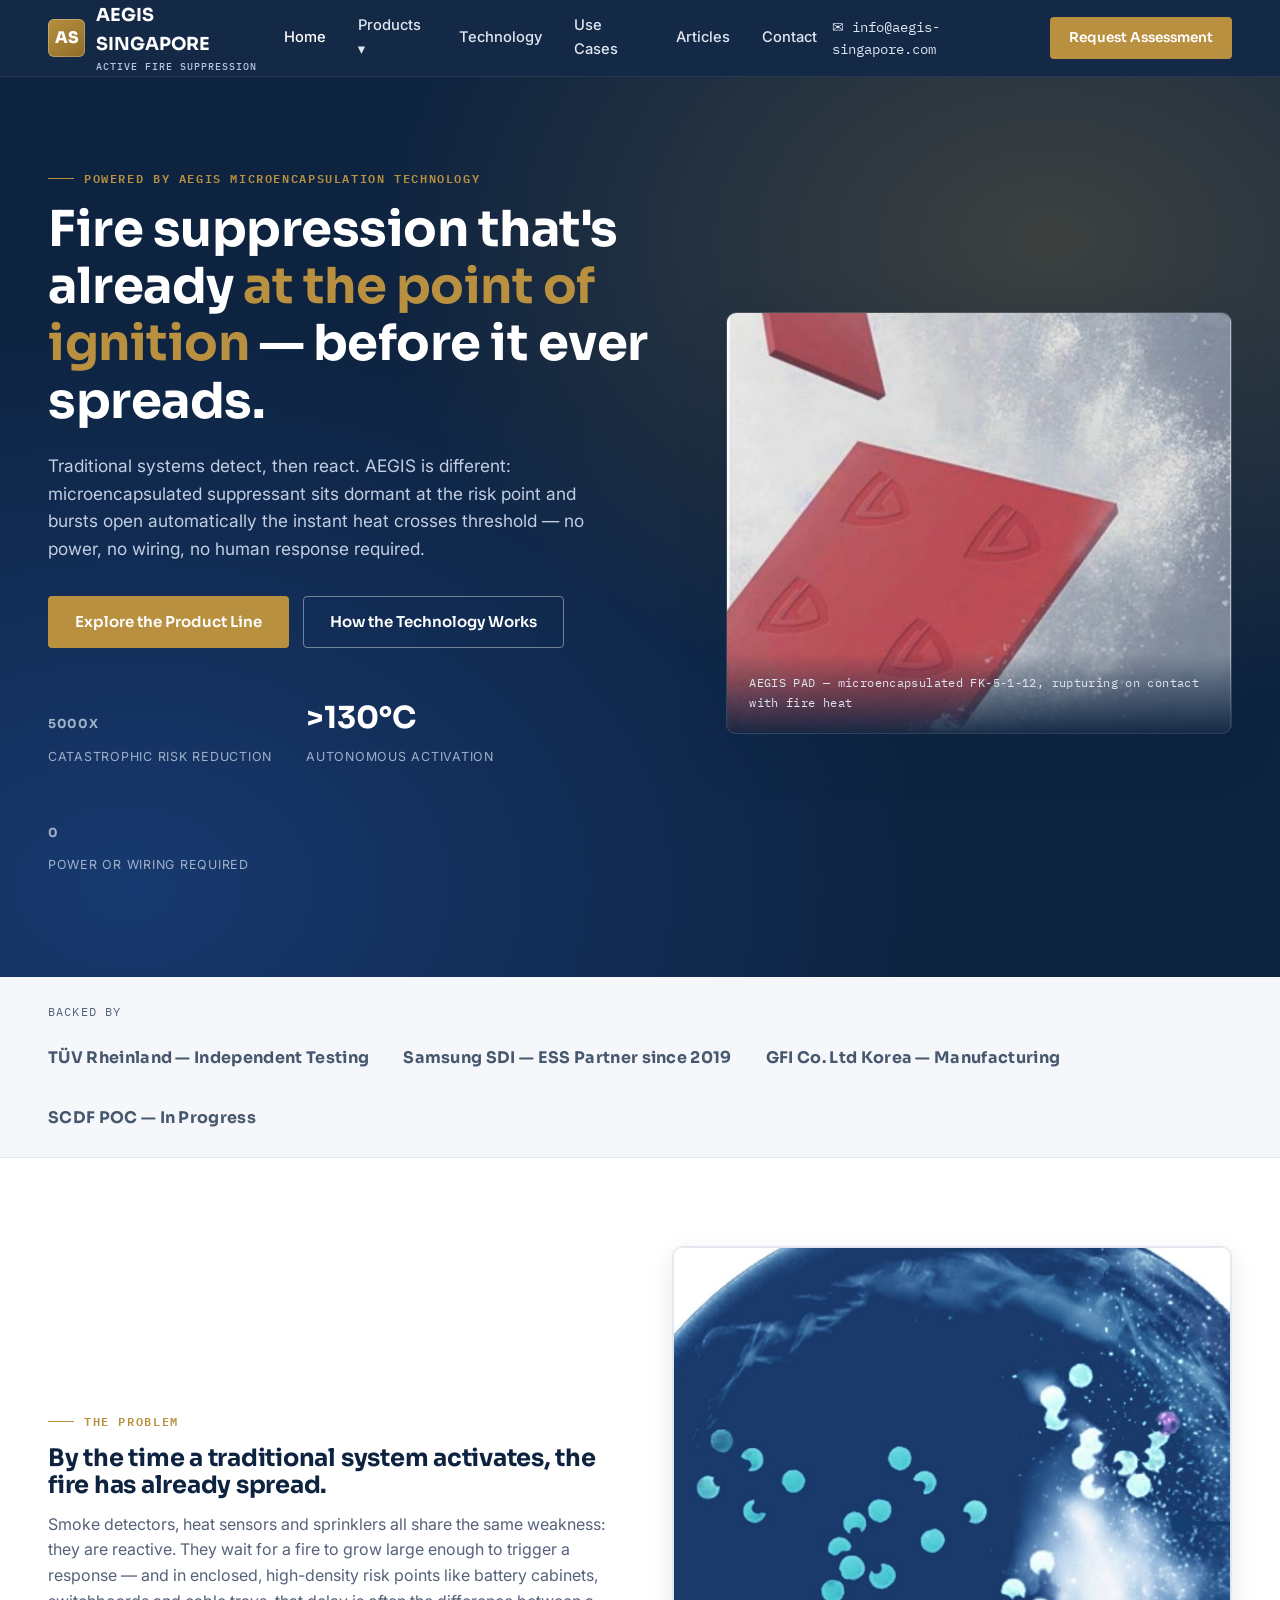
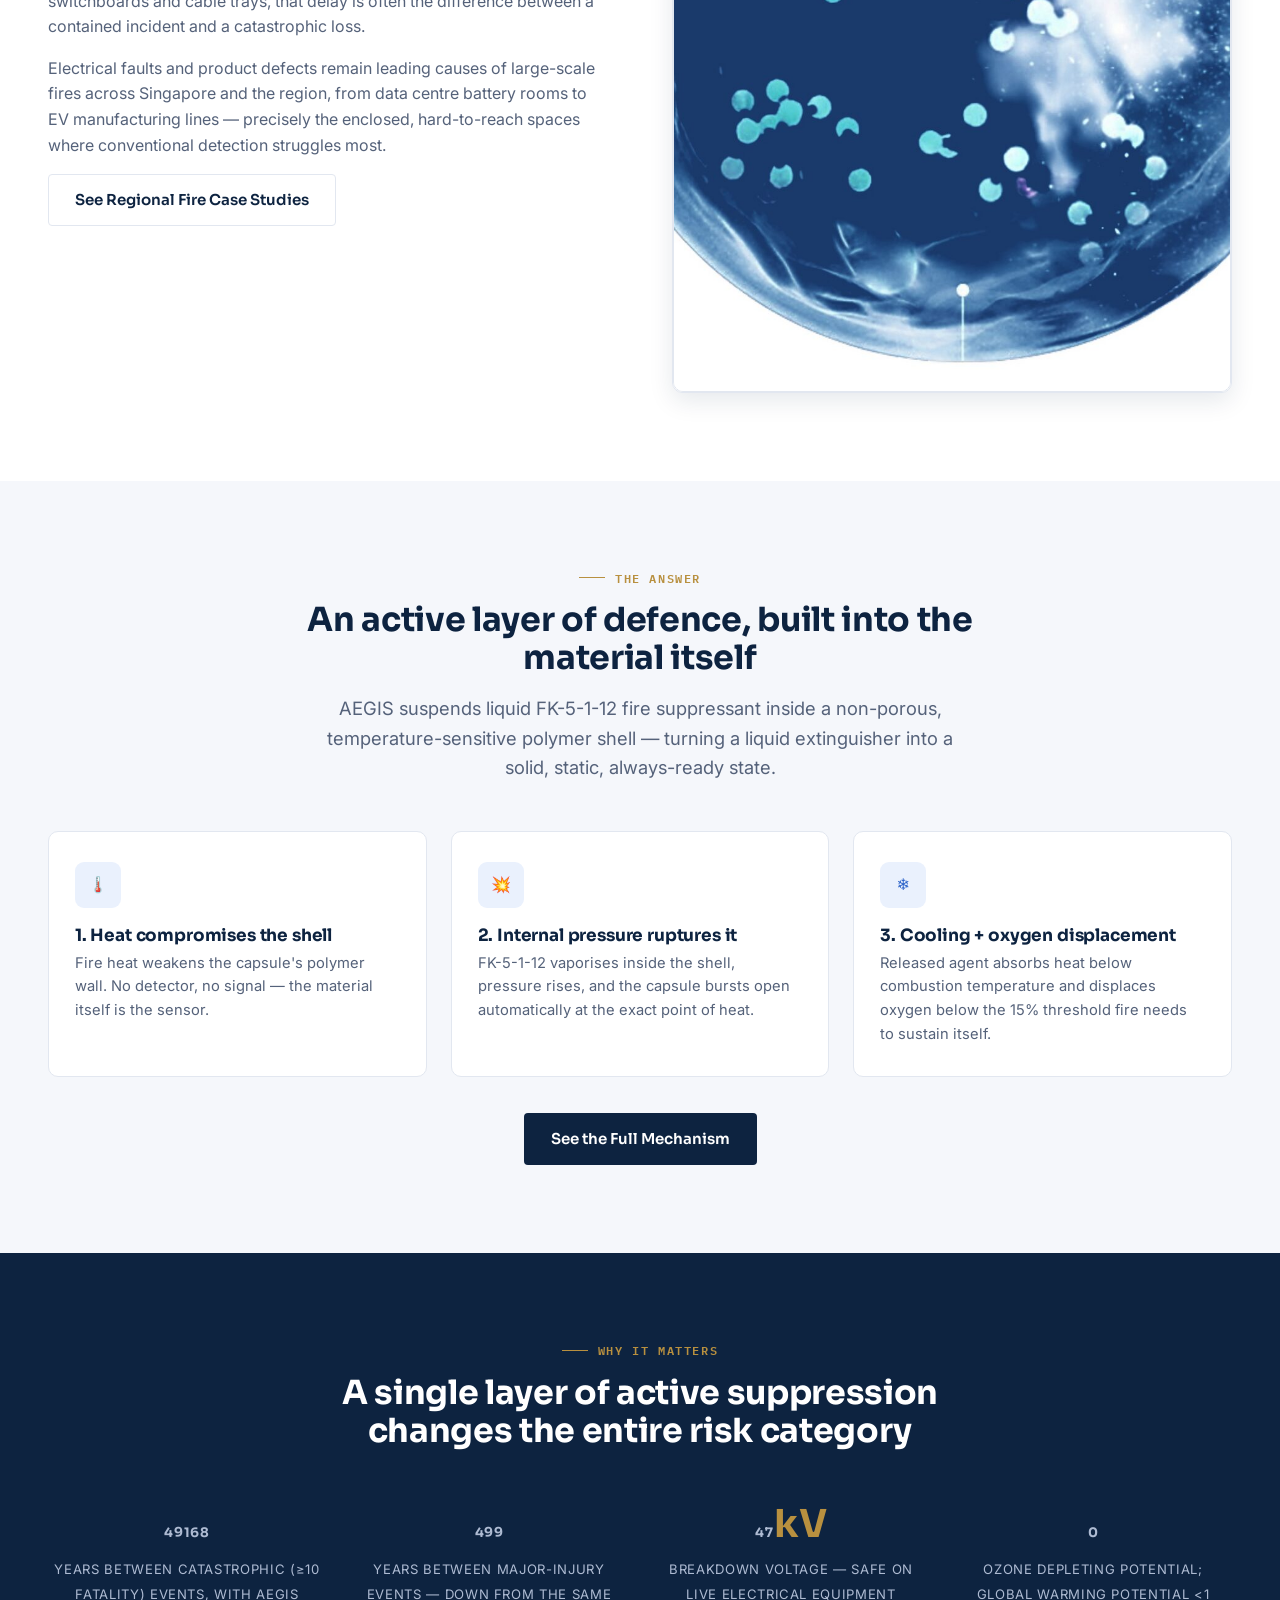
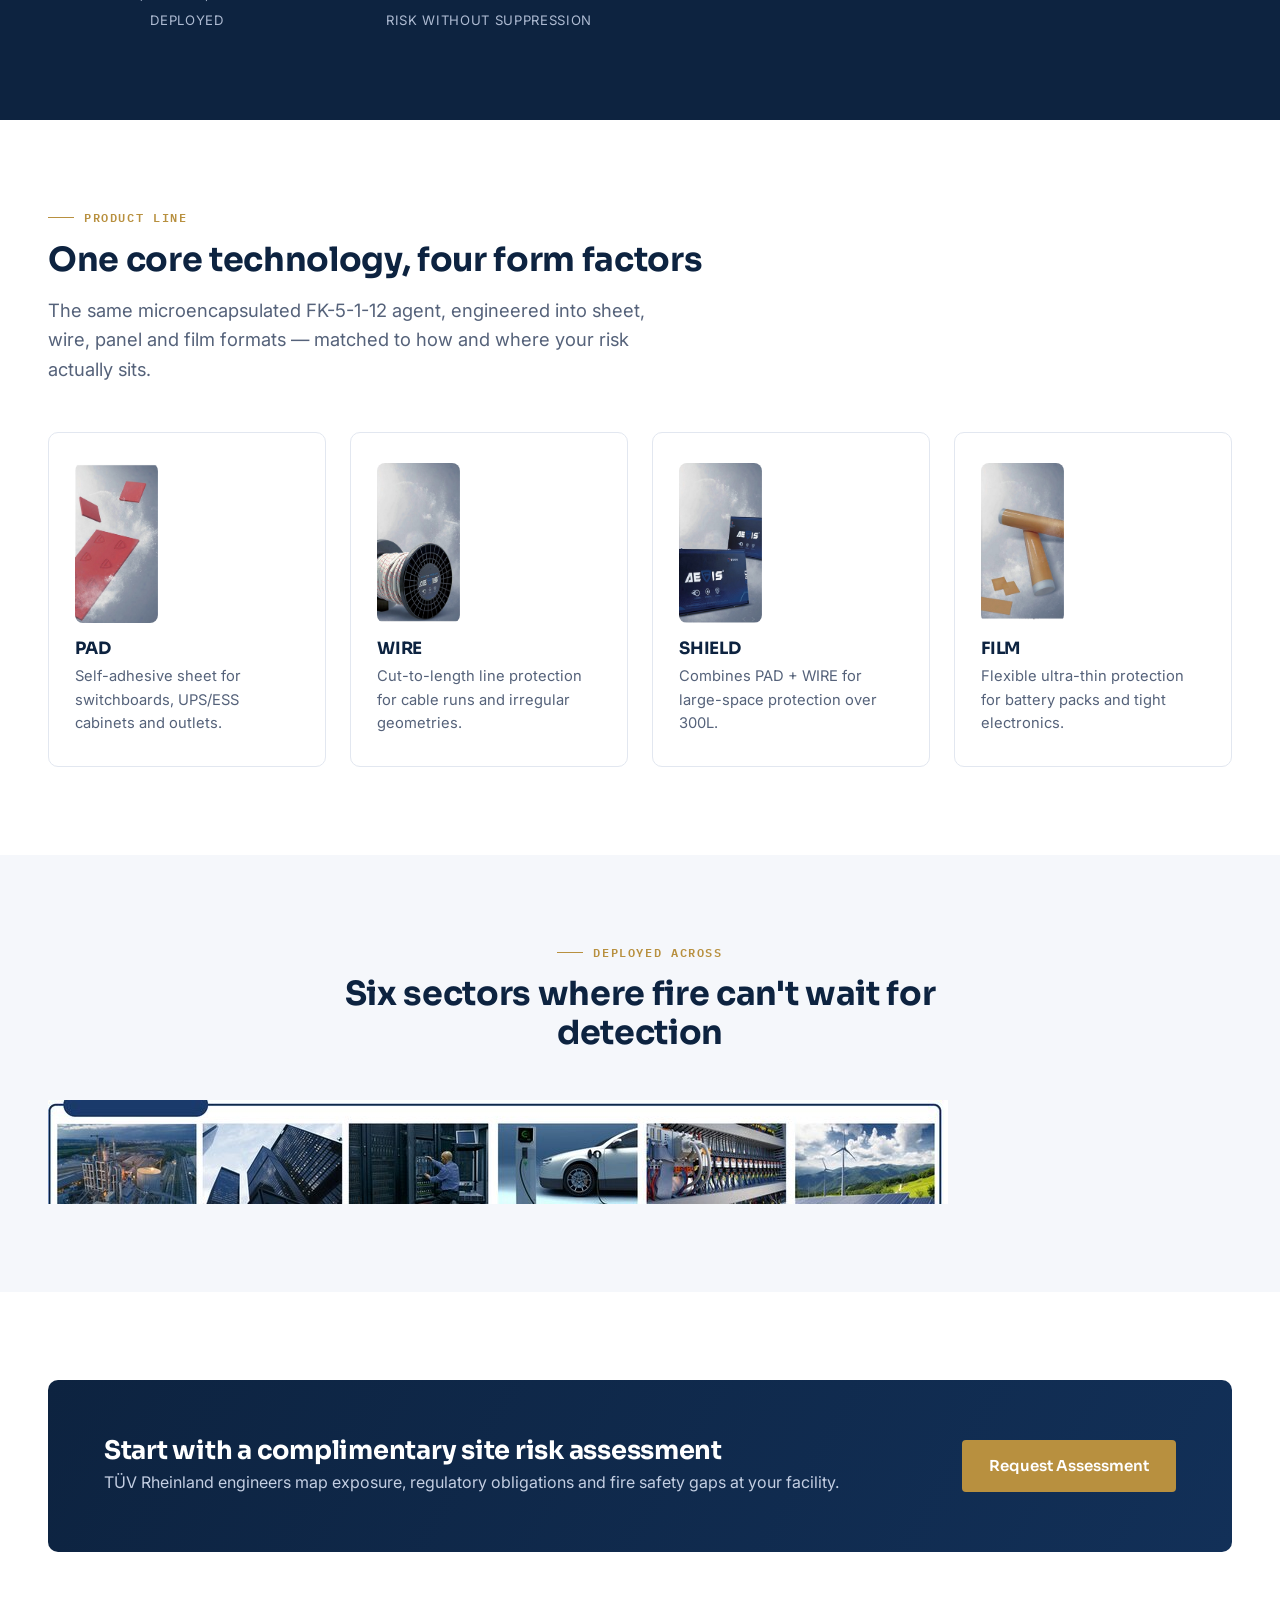
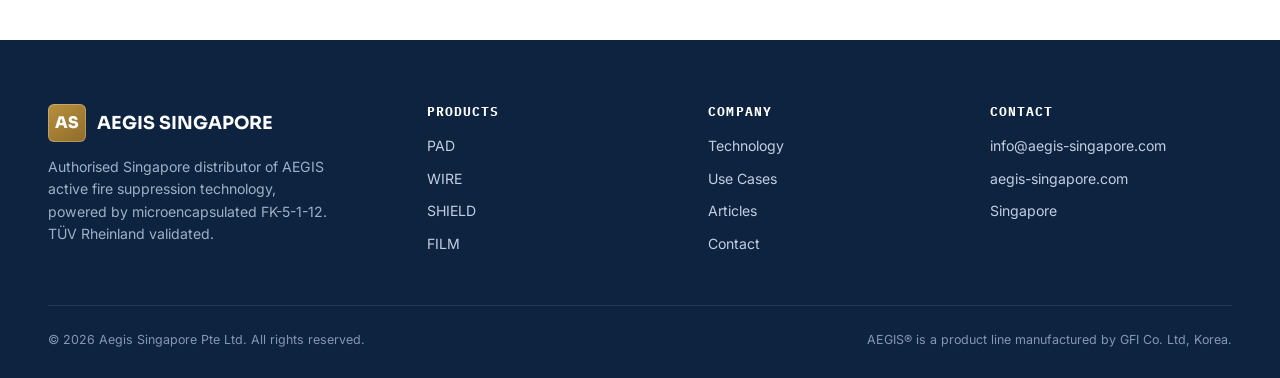
==== index.html @ 1a99fb1b "Initial commit: Aegis Singapore website" ====
<!DOCTYPE html>
<html lang="en">
<head>
<meta charset="UTF-8">
<meta name="viewport" content="width=device-width, initial-scale=1.0">
<title>Aegis Singapore | Active Fire Suppression Technology, Not Just Detection</title>
<meta name="description" content="Aegis Singapore distributes AEGIS active fire suppression technology — microencapsulated FK-5-1-12 that extinguishes fires at the point of ignition, before they spread. Serving ESS, data centres, EVs and industrial facilities across Singapore and Southeast Asia.">
<meta name="keywords" content="active fire suppression Singapore, AEGIS microcapsule, FK-5-1-12 fire suppression, ESS fire safety, data centre fire suppression, EV battery fire prevention, passive fire protection Singapore, TÜV Rheinland fire safety">
<link rel="canonical" href="https://aegis-singapore.com/">
<meta property="og:type" content="website">
<meta property="og:title" content="Aegis Singapore | Active Fire Suppression Technology">
<meta property="og:description" content="Microencapsulated fire suppression that activates at the point of ignition — before fire ever spreads. TÜV Rheinland validated. Deployed with Samsung SDI since 2019.">
<meta property="og:url" content="https://aegis-singapore.com/">
<meta name="robots" content="index, follow">
<link rel="preconnect" href="https://fonts.googleapis.com">
<link href="https://fonts.googleapis.com/css2?family=Sora:wght@500;600;700;800&family=Inter:wght@400;500;600&family=IBM+Plex+Mono:wght@500;600&display=swap" rel="stylesheet">
<link rel="stylesheet" href="assets/css/style.css">
<script type="application/ld+json">
{
  "@context": "https://schema.org",
  "@type": "Organization",
  "name": "Aegis Singapore Pte Ltd",
  "url": "https://aegis-singapore.com",
  "email": "info@aegis-singapore.com",
  "description": "Authorised Singapore distributor of AEGIS active fire suppression technology, powered by microencapsulated FK-5-1-12.",
  "areaServed": "Singapore, Southeast Asia",
  "sameAs": []
}
</script>
</head>
<body>

<header class="site-header">
  <div class="header-inner">
    <a href="index.html" class="brand">
      <span class="brand-mark">AS</span>
      <span>AEGIS SINGAPORE<small>Active Fire Suppression</small></span>
    </a>
    <nav class="main-nav">
      <ul>
        <li><a href="index.html" class="nav-link active">Home</a></li>
        <li class="has-dropdown">
          <a href="products.html" class="nav-link">Products ▾</a>
          <div class="dropdown">
            <a href="products.html#pad"><strong>PAD</strong><span>Self-activating sheet for panels &amp; enclosures</span></a>
            <a href="products.html#wire"><strong>WIRE</strong><span>Linear protection for irregular hazards</span></a>
            <a href="products.html#shield"><strong>SHIELD</strong><span>Large-space active detection &amp; suppression</span></a>
            <a href="products.html#film"><strong>FILM</strong><span>Ultra-thin protection for tight spaces</span></a>
          </div>
        </li>
        <li><a href="technology.html" class="nav-link">Technology</a></li>
        <li><a href="use-cases.html" class="nav-link">Use Cases</a></li>
        <li><a href="articles.html" class="nav-link">Articles</a></li>
        <li><a href="contact.html" class="nav-link">Contact</a></li>
      </ul>
    </nav>
    <div class="header-cta">
      <a class="tel-link" href="mailto:info@aegis-singapore.com">✉ info@aegis-singapore.com</a>
      <a href="contact.html" class="btn btn-gold btn-sm">Request Assessment</a>
      <button class="menu-toggle" aria-label="Toggle menu">☰</button>
    </div>
  </div>
</header>

<!-- HERO -->
<section class="hero">
  <div class="container hero-grid">
    <div>
      <div class="eyebrow">Powered by AEGIS Microencapsulation Technology</div>
      <h1>Fire suppression that's already <em>at the point of ignition</em> — before it ever spreads.</h1>
      <p class="lede">Traditional systems detect, then react. AEGIS is different: microencapsulated suppressant sits dormant at the risk point and bursts open automatically the instant heat crosses threshold — no power, no wiring, no human response required.</p>
      <div class="hero-actions">
        <a href="products.html" class="btn btn-gold">Explore the Product Line</a>
        <a href="technology.html" class="btn btn-ghost-light">How the Technology Works</a>
      </div>
      <div class="hero-stats">
        <div class="stat"><b><span data-count="5000" data-suffix="x">0</span></b><span>Catastrophic risk reduction</span></div>
        <div class="stat"><b>&gt;130°C</b><span>Autonomous activation</span></div>
        <div class="stat"><b><span data-count="0">0</span></b><span>Power or wiring required</span></div>
      </div>
    </div>
    <div class="hero-visual">
      <div class="tri-panel">
        <img src="assets/images/pad_hero.jpg" alt="AEGIS PAD microcapsule fire suppression sheet bursting open on contact with heat" loading="eager">
        <div class="tri-caption">AEGIS PAD — microencapsulated FK-5-1-12, rupturing on contact with fire heat</div>
      </div>
    </div>
  </div>
</section>

<div class="trust-bar">
  <div class="container">
    <span class="trust-label">Backed by</span>
    <div class="trust-marks">
      <span>TÜV Rheinland — Independent Testing</span>
      <span>Samsung SDI — ESS Partner since 2019</span>
      <span>GFI Co. Ltd Korea — Manufacturing</span>
      <span>SCDF POC — In Progress</span>
    </div>
  </div>
</div>

<!-- PROBLEM -->
<section>
  <div class="container">
    <div class="split">
      <div class="reveal">
        <div class="eyebrow">The Problem</div>
        <h2>By the time a traditional system activates, the fire has already spread.</h2>
        <p>Smoke detectors, heat sensors and sprinklers all share the same weakness: they are reactive. They wait for a fire to grow large enough to trigger a response — and in enclosed, high-density risk points like battery cabinets, switchboards and cable trays, that delay is often the difference between a contained incident and a catastrophic loss.</p>
        <p>Electrical faults and product defects remain leading causes of large-scale fires across Singapore and the region, from data centre battery rooms to EV manufacturing lines — precisely the enclosed, hard-to-reach spaces where conventional detection struggles most.</p>
        <a href="use-cases.html" class="btn btn-ghost">See Regional Fire Case Studies</a>
      </div>
      <div class="reveal">
        <div class="imgwrap">
          <img src="assets/images/microcapsule.jpg" alt="Cross-section illustration of AEGIS microcapsules containing FK-5-1-12 fire suppressant">
        </div>
      </div>
    </div>
  </div>
</section>

<!-- HOW IT WORKS -->
<section style="background:var(--mist);">
  <div class="container">
    <div class="section-head center">
      <div class="eyebrow" style="justify-content:center;">The Answer</div>
      <h2>An active layer of defence, built into the material itself</h2>
      <p class="lede" style="margin:0 auto;">AEGIS suspends liquid FK-5-1-12 fire suppressant inside a non-porous, temperature-sensitive polymer shell — turning a liquid extinguisher into a solid, static, always-ready state.</p>
    </div>
    <div class="grid grid-3">
      <div class="card reveal">
        <div class="icn">🌡️</div>
        <h3>1. Heat compromises the shell</h3>
        <p>Fire heat weakens the capsule's polymer wall. No detector, no signal — the material itself is the sensor.</p>
      </div>
      <div class="card reveal">
        <div class="icn">💥</div>
        <h3>2. Internal pressure ruptures it</h3>
        <p>FK-5-1-12 vaporises inside the shell, pressure rises, and the capsule bursts open automatically at the exact point of heat.</p>
      </div>
      <div class="card reveal">
        <div class="icn">❄️</div>
        <h3>3. Cooling + oxygen displacement</h3>
        <p>Released agent absorbs heat below combustion temperature and displaces oxygen below the 15% threshold fire needs to sustain itself.</p>
      </div>
    </div>
    <div style="text-align:center; margin-top:36px;">
      <a href="technology.html" class="btn btn-primary">See the Full Mechanism</a>
    </div>
  </div>
</section>

<!-- STATS BAND -->
<section class="stats-band">
  <div class="container">
    <div class="section-head center" style="margin-bottom:44px;">
      <div class="eyebrow" style="justify-content:center; color:var(--gold);">Why It Matters</div>
      <h2 style="color:#fff;">A single layer of active suppression changes the entire risk category</h2>
    </div>
    <div class="grid grid-4">
      <div class="reveal"><b><span data-count="50068">0</span></b><span>Years between catastrophic (≥10 fatality) events, with AEGIS deployed</span></div>
      <div class="reveal"><b><span data-count="509">0</span></b><span>Years between major-injury events — down from the same risk without suppression</span></div>
      <div class="reveal"><b><span data-count="48">0</span>kV</b><span>Breakdown voltage — safe on live electrical equipment</span></div>
      <div class="reveal"><b><span data-count="0">0</span></b><span>Ozone depleting potential; global warming potential &lt;1</span></div>
    </div>
  </div>
</section>

<!-- PRODUCTS PREVIEW -->
<section>
  <div class="container">
    <div class="section-head">
      <div class="eyebrow">Product Line</div>
      <h2>One core technology, four form factors</h2>
      <p class="lede">The same microencapsulated FK-5-1-12 agent, engineered into sheet, wire, panel and film formats — matched to how and where your risk actually sits.</p>
    </div>
    <div class="grid grid-4">
      <div class="card reveal">
        <img src="assets/images/pad_hero.jpg" alt="AEGIS PAD product" style="border-radius:8px; margin-bottom:16px; height:160px; object-fit:cover;">
        <h3>PAD</h3>
        <p>Self-adhesive sheet for switchboards, UPS/ESS cabinets and outlets.</p>
      </div>
      <div class="card reveal">
        <img src="assets/images/wire_hero.jpg" alt="AEGIS WIRE product" style="border-radius:8px; margin-bottom:16px; height:160px; object-fit:cover;">
        <h3>WIRE</h3>
        <p>Cut-to-length line protection for cable runs and irregular geometries.</p>
      </div>
      <div class="card reveal">
        <img src="assets/images/shield_hero.jpg" alt="AEGIS SHIELD product" style="border-radius:8px; margin-bottom:16px; height:160px; object-fit:cover;">
        <h3>SHIELD</h3>
        <p>Combines PAD + WIRE for large-space protection over 300L.</p>
      </div>
      <div class="card reveal">
        <img src="assets/images/film_hero.jpg" alt="AEGIS FILM product" style="border-radius:8px; margin-bottom:16px; height:160px; object-fit:cover;">
        <h3>FILM</h3>
        <p>Flexible ultra-thin protection for battery packs and tight electronics.</p>
      </div>
    </div>
  </div>
</section>

<!-- INDUSTRIES -->
<section style="background:var(--mist);">
  <div class="container">
    <div class="section-head center">
      <div class="eyebrow" style="justify-content:center;">Deployed Across</div>
      <h2>Six sectors where fire can't wait for detection</h2>
    </div>
    <div class="imgwrap reveal">
      <img src="assets/images/app_industries_row.jpg" alt="AEGIS deployed across industrial facilities, built environment, electronics and communications, transportation and logistics, electrical equipment, and ESS wind and solar power systems">
    </div>
  </div>
</section>

<!-- CTA -->
<section>
  <div class="container">
    <div class="cta-band reveal">
      <div>
        <h2>Start with a complimentary site risk assessment</h2>
        <p>TÜV Rheinland engineers map exposure, regulatory obligations and fire safety gaps at your facility.</p>
      </div>
      <a href="contact.html" class="btn btn-gold">Request Assessment</a>
    </div>
  </div>
</section>

<footer class="site-footer">
  <div class="container">
    <div class="footer-grid">
      <div class="footer-brand">
        <div class="brand" style="margin-bottom:14px;">
          <span class="brand-mark">AS</span>
          <span style="color:#fff;">AEGIS SINGAPORE</span>
        </div>
        <p>Authorised Singapore distributor of AEGIS active fire suppression technology, powered by microencapsulated FK-5-1-12. TÜV Rheinland validated.</p>
      </div>
      <div>
        <h4>Products</h4>
        <ul>
          <li><a href="products.html#pad">PAD</a></li>
          <li><a href="products.html#wire">WIRE</a></li>
          <li><a href="products.html#shield">SHIELD</a></li>
          <li><a href="products.html#film">FILM</a></li>
        </ul>
      </div>
      <div>
        <h4>Company</h4>
        <ul>
          <li><a href="technology.html">Technology</a></li>
          <li><a href="use-cases.html">Use Cases</a></li>
          <li><a href="articles.html">Articles</a></li>
          <li><a href="contact.html">Contact</a></li>
        </ul>
      </div>
      <div>
        <h4>Contact</h4>
        <ul>
          <li><a href="mailto:info@aegis-singapore.com">info@aegis-singapore.com</a></li>
          <li><a href="https://aegis-singapore.com">aegis-singapore.com</a></li>
          <li>Singapore</li>
        </ul>
      </div>
    </div>
    <div class="footer-bottom">
      <span>© 2026 Aegis Singapore Pte Ltd. All rights reserved.</span>
      <span>AEGIS® is a product line manufactured by GFI Co. Ltd, Korea.</span>
    </div>
  </div>
</footer>

<script src="assets/js/main.js"></script>
</body>
</html>
---- assets/css/style.css ----
/* ============================================================
   AEGIS SINGAPORE — Design System
   Palette:  --navy (primary/deep), --blue (accent/interactive),
             --gold (signal/warning-to-safe accent), --ink (text),
             --mist (light surface), --white
   Type:     Display  — "Sora"   (headings, weight 600-700)
             Body     — "Inter"  (paragraphs, UI)
             Mono     — "IBM Plex Mono" (data, specs, stats)
   ============================================================ */

:root{
  --navy: #0d2340;
  --navy-2: #123058;
  --blue: #2b63c9;
  --blue-light: #eaf1fd;
  --gold: #b8903f;
  --gold-light: #f6ecd9;
  --ink: #1b2432;
  --ink-soft: #55627a;
  --mist: #f5f7fb;
  --line: #e2e7f0;
  --white: #ffffff;
  --danger: #b0362c;
  --safe: #1f7a52;

  --radius: 4px;
  --radius-lg: 10px;
  --shadow-sm: 0 1px 3px rgba(13,35,64,0.08);
  --shadow-md: 0 8px 24px rgba(13,35,64,0.10);
  --shadow-lg: 0 20px 50px rgba(13,35,64,0.16);

  --maxw: 1240px;
}

*,*::before,*::after{ box-sizing: border-box; }
html{ scroll-behavior: smooth; }
body{
  margin:0;
  font-family:'Inter',system-ui,-apple-system,Segoe UI,Roboto,sans-serif;
  color: var(--ink);
  background: var(--white);
  line-height: 1.6;
  -webkit-font-smoothing: antialiased;
}
h1,h2,h3,h4{
  font-family:'Sora',system-ui,sans-serif;
  color: var(--navy);
  line-height: 1.15;
  margin: 0 0 .5em;
  font-weight: 700;
  letter-spacing: -0.01em;
}
p{ margin: 0 0 1em; color: var(--ink-soft); }
a{ color: var(--blue); text-decoration:none; }
img{ max-width:100%; display:block; }
ul{ margin:0; padding:0; list-style:none; }
.mono{ font-family:'IBM Plex Mono', ui-monospace, monospace; }

.container{ max-width: var(--maxw); margin: 0 auto; padding: 0 28px; }
section{ padding: 88px 0; }
.section-tight{ padding: 56px 0; }
@media (max-width: 780px){
  section{ padding: 56px 0; }
  .container{ padding: 0 20px; }
}

.eyebrow{
  font-family:'IBM Plex Mono', monospace;
  text-transform: uppercase;
  letter-spacing: .14em;
  font-size: .72rem;
  color: var(--gold);
  font-weight: 600;
  display:flex; align-items:center; gap:10px;
  margin-bottom: 14px;
}
.eyebrow::before{
  content:''; width:26px; height:1px; background: var(--gold);
}

.lede{ font-size: 1.15rem; color: var(--ink-soft); max-width: 640px; }

/* Buttons */
.btn{
  display:inline-flex; align-items:center; gap:8px;
  font-family:'Sora',sans-serif; font-weight:600; font-size:.94rem;
  padding: 13px 26px; border-radius: var(--radius);
  border: 1px solid transparent; cursor:pointer;
  transition: all .18s ease;
  white-space: nowrap;
}
.btn-primary{ background: var(--navy); color:#fff; }
.btn-primary:hover{ background: var(--blue); transform: translateY(-1px); box-shadow: var(--shadow-md); }
.btn-gold{ background: var(--gold); color:#fff; }
.btn-gold:hover{ background:#a37f37; transform: translateY(-1px); box-shadow: var(--shadow-md);}
.btn-ghost{ background: transparent; color: var(--navy); border-color: var(--line); }
.btn-ghost:hover{ border-color: var(--navy); }
.btn-ghost-light{ background: transparent; color:#fff; border-color: rgba(255,255,255,.4); }
.btn-ghost-light:hover{ border-color: #fff; background: rgba(255,255,255,.08); }
.btn-sm{ padding: 9px 18px; font-size:.85rem; }

/* ============ HEADER ============ */
.site-header{
  position: sticky; top:0; z-index: 200;
  background: rgba(13,35,64,0.97);
  backdrop-filter: blur(6px);
  border-bottom: 1px solid rgba(255,255,255,.08);
}
.header-inner{
  max-width: var(--maxw); margin:0 auto; padding: 0 28px;
  display:flex; align-items:center; justify-content:space-between;
  height: 76px;
}
.brand{ display:flex; align-items:center; gap:11px; color:#fff; font-family:'Sora'; font-weight:700; font-size:1.12rem; }
.brand-mark{
  width:38px; height:38px; border-radius: 6px;
  background: linear-gradient(145deg,var(--gold),#8f6c28);
  display:flex; align-items:center; justify-content:center;
  color:#fff; font-family:'Sora'; font-weight:800; font-size:1rem;
  box-shadow: inset 0 0 0 1px rgba(255,255,255,.25);
}
.brand small{ display:block; font-family:'IBM Plex Mono'; font-weight:500; font-size:.62rem; letter-spacing:.1em; color:#b9c6de; text-transform:uppercase; }

nav.main-nav{ display:flex; align-items:center; gap: 6px; }
nav.main-nav > ul{ display:flex; align-items:center; gap: 2px; }
nav.main-nav a.nav-link{
  color:#dfe6f2; font-size:.92rem; font-weight:500; padding: 10px 15px;
  border-radius: var(--radius); display:flex; align-items:center; gap:6px;
}
nav.main-nav a.nav-link:hover, nav.main-nav .has-dropdown:hover > a.nav-link{ color:#fff; background: rgba(255,255,255,.08); }
nav.main-nav a.nav-link.active{ color:#fff; }
.has-dropdown{ position:relative; }
.dropdown{
  position:absolute; top: 100%; left:0; min-width: 250px;
  background:#fff; border-radius: var(--radius-lg); box-shadow: var(--shadow-lg);
  padding: 10px; opacity:0; visibility:hidden; transform: translateY(8px);
  transition: all .18s ease; border:1px solid var(--line);
}
.has-dropdown:hover .dropdown{ opacity:1; visibility:visible; transform:translateY(0); }
.dropdown a{
  display:flex; flex-direction:column; padding: 10px 14px; border-radius:6px; color: var(--ink);
}
.dropdown a:hover{ background: var(--blue-light); }
.dropdown a strong{ font-family:'Sora'; font-size:.9rem; color:var(--navy); }
.dropdown a span{ font-size:.78rem; color:var(--ink-soft); margin-top:2px; }
.header-cta{ display:flex; align-items:center; gap:14px; }
.tel-link{ color:#dfe6f2; font-size:.86rem; font-family:'IBM Plex Mono'; display:flex; align-items:center; gap:6px;}
.menu-toggle{ display:none; background:none; border:none; color:#fff; font-size:1.6rem; cursor:pointer; }

@media (max-width: 980px){
  nav.main-nav{ position:fixed; inset:76px 0 0 0; background: var(--navy); flex-direction:column; align-items:stretch; padding:20px; transform: translateX(100%); transition: transform .25s ease; overflow-y:auto;}
  nav.main-nav.open{ transform: translateX(0); }
  nav.main-nav > ul{ flex-direction:column; align-items:stretch; gap:2px; width:100%; }
  .dropdown{ position:static; opacity:1; visibility:visible; transform:none; box-shadow:none; background:rgba(255,255,255,.04); display:none; border:none; }
  .has-dropdown.open .dropdown{ display:flex; flex-direction:column;}
  .dropdown a strong{ color:#fff; }
  .menu-toggle{ display:block; }
  .tel-link{ display:none; }
}

/* ============ HERO ============ */
.hero{
  position:relative; background: var(--navy); color:#fff; overflow:hidden;
  padding: 92px 0 100px;
}
.hero::before{
  content:''; position:absolute; inset:0;
  background:
    radial-gradient(ellipse at 82% 18%, rgba(184,144,63,0.28), transparent 46%),
    radial-gradient(ellipse at 10% 90%, rgba(43,99,201,0.35), transparent 50%);
  pointer-events:none;
}
.hero-grid{ position:relative; display:grid; grid-template-columns: 1.1fr .9fr; gap:60px; align-items:center; }
.hero h1{ color:#fff; font-size: clamp(2.1rem, 4vw, 3.1rem); margin-bottom:.45em; }
.hero h1 em{ font-style:normal; color: var(--gold); }
.hero .lede{ color:#c3cee2; max-width:560px; font-size:1.08rem; }
.hero-actions{ display:flex; gap:14px; margin-top:34px; flex-wrap:wrap; }
.hero-stats{ display:flex; gap:34px; margin-top: 46px; flex-wrap:wrap; }
.hero-stats .stat b{ display:block; font-family:'Sora'; font-size:1.9rem; color:#fff; }
.hero-stats .stat span{ font-size:.78rem; color:#9fb0c9; text-transform:uppercase; letter-spacing:.06em; }
.hero-visual{ position:relative; }
.tri-panel{
  position:relative; border-radius: var(--radius-lg); overflow:hidden;
  border: 1px solid rgba(255,255,255,.14);
  box-shadow: var(--shadow-lg);
}
.tri-panel img{ width:100%; height:420px; object-fit:cover; }
.tri-caption{
  position:absolute; left:0; right:0; bottom:0; padding: 20px 22px;
  background: linear-gradient(0deg, rgba(13,35,64,.92), transparent);
  font-family:'IBM Plex Mono'; font-size:.78rem; color:#dfe6f2; letter-spacing:.03em;
}
@media (max-width: 900px){ .hero-grid{ grid-template-columns: 1fr; } .tri-panel img{ height:300px; } }

/* ============ TRUST BAR ============ */
.trust-bar{ background: var(--mist); border-bottom:1px solid var(--line); padding: 26px 0; }
.trust-bar .container{ display:flex; align-items:center; justify-content:space-between; gap:24px; flex-wrap:wrap; }
.trust-label{ font-family:'IBM Plex Mono'; font-size:.72rem; text-transform:uppercase; letter-spacing:.1em; color:var(--ink-soft); white-space:nowrap;}
.trust-marks{ display:flex; gap:34px; align-items:center; flex-wrap:wrap; }
.trust-marks span{ font-family:'Sora'; font-weight:700; color: var(--navy); font-size:1rem; letter-spacing:.02em; opacity:.75; }

/* ============ SECTION HEADS ============ */
.section-head{ max-width: 680px; margin-bottom: 48px; }
.section-head.center{ margin-left:auto; margin-right:auto; text-align:center; }
.section-head h2{ font-size: clamp(1.6rem, 2.6vw, 2.3rem); }

/* ============ ICON GRID ============ */
.grid{ display:grid; gap: 24px; }
.grid-3{ grid-template-columns: repeat(3,1fr); }
.grid-4{ grid-template-columns: repeat(4,1fr); }
.grid-2{ grid-template-columns: repeat(2,1fr); }
@media (max-width: 900px){ .grid-3,.grid-4{ grid-template-columns: repeat(2,1fr);} }
@media (max-width: 620px){ .grid-3,.grid-4,.grid-2{ grid-template-columns: 1fr;} }

.card{
  background:#fff; border:1px solid var(--line); border-radius: var(--radius-lg);
  padding: 30px 26px; transition: all .2s ease;
}
.card:hover{ box-shadow: var(--shadow-md); transform: translateY(-3px); border-color:transparent; }
.card .icn{
  width:46px; height:46px; border-radius:9px; background: var(--blue-light); color: var(--blue);
  display:flex; align-items:center; justify-content:center; margin-bottom:18px;
}
.card h3{ font-size:1.06rem; margin-bottom:.4em; }
.card p{ font-size:.92rem; margin-bottom:0; }

/* ============ WHY / SPLIT SECTIONS ============ */
.split{ display:grid; grid-template-columns: 1fr 1fr; gap: 64px; align-items:center; }
@media (max-width: 900px){ .split{ grid-template-columns:1fr; gap:36px; } }
.split img,.split .imgwrap{ border-radius: var(--radius-lg); overflow:hidden; box-shadow: var(--shadow-md); border: 1px solid var(--line); }
.split.reverse{ direction: rtl; } .split.reverse > *{ direction: ltr; }

.check-list li{ display:flex; gap:12px; padding: 10px 0; border-bottom:1px solid var(--line); font-size:.96rem; color: var(--ink); }
.check-list li:last-child{ border-bottom:none; }
.check-list li .tick{ flex:none; width:20px; height:20px; border-radius:50%; background: var(--safe); color:#fff; display:flex; align-items:center; justify-content:center; font-size:.7rem; margin-top:2px; }

/* ============ STATS BAND ============ */
.stats-band{ background: var(--navy); color:#fff; }
.stats-band .grid-4{ text-align:center; }
.stats-band b{ display:block; font-family:'Sora'; font-size: 2.4rem; color: var(--gold); }
.stats-band span{ font-size:.82rem; color:#aebbd2; text-transform:uppercase; letter-spacing:.05em; }

/* ============ PRODUCT TABS (signature element) ============ */
.product-shelf{ display:grid; grid-template-columns: 210px 1fr; gap:0; border:1px solid var(--line); border-radius: var(--radius-lg); overflow:hidden; box-shadow: var(--shadow-md); }
.shelf-nav{ background: var(--mist); border-right:1px solid var(--line); }
.shelf-nav button{
  width:100%; text-align:left; padding: 20px 22px; background:none; border:none; cursor:pointer;
  font-family:'Sora'; font-weight:700; font-size:.98rem; color: var(--ink-soft);
  border-left: 3px solid transparent; border-bottom:1px solid var(--line);
  display:flex; flex-direction:column; gap:2px;
}
.shelf-nav button span{ font-family:'Inter'; font-weight:400; font-size:.74rem; color:#8b96ac; }
.shelf-nav button.active{ color: var(--navy); background:#fff; border-left-color: var(--gold); }
.shelf-panels{ position:relative; min-height: 480px; }
.shelf-panel{ display:none; grid-template-columns: 1fr 340px; gap:0; }
.shelf-panel.active{ display:grid; }
.shelf-copy{ padding: 40px 44px; }
.shelf-copy h3{ font-size:1.5rem; }
.shelf-img{ background: var(--navy); }
.shelf-img img{ width:100%; height:100%; object-fit:cover; min-height:400px; }
@media (max-width: 900px){
  .product-shelf{ grid-template-columns:1fr; }
  .shelf-nav{ display:flex; overflow-x:auto; border-right:none; border-bottom:1px solid var(--line); }
  .shelf-nav button{ border-left:none; border-bottom:3px solid transparent; white-space:nowrap; }
  .shelf-nav button.active{ border-bottom-color: var(--gold); border-left:none; }
  .shelf-panel{ grid-template-columns:1fr; }
  .shelf-img img{ min-height:220px; }
}

/* ============ TIMELINE / STEPS ============ */
.steps{ counter-reset: step; }
.step{ display:grid; grid-template-columns: 60px 1fr; gap:22px; padding: 26px 0; border-bottom:1px solid var(--line); }
.step:last-child{ border-bottom:none; }
.step-num{ font-family:'Sora'; font-weight:700; font-size:1.3rem; color: var(--gold); }
.step h4{ margin-bottom:.3em; font-size:1.08rem; }
.step p{ margin:0; font-size:.94rem; }

/* ============ USE CASE / CASE STUDY CARDS ============ */
.case-card{ border:1px solid var(--line); border-radius: var(--radius-lg); overflow:hidden; background:#fff; display:flex; flex-direction:column; }
.case-card .tag{ display:inline-block; font-family:'IBM Plex Mono'; font-size:.68rem; text-transform:uppercase; letter-spacing:.08em; padding:4px 10px; border-radius:20px; margin-bottom:14px; }
.tag-danger{ background:#fbe9e7; color: var(--danger); }
.tag-safe{ background:#e5f3ec; color: var(--safe); }
.tag-info{ background: var(--blue-light); color: var(--blue); }
.case-body{ padding: 28px 26px; flex:1; display:flex; flex-direction:column; }
.case-body h3{ font-size:1.12rem; }
.case-meta{ font-family:'IBM Plex Mono'; font-size:.72rem; color:var(--ink-soft); margin-bottom:14px; display:flex; gap:14px; flex-wrap:wrap;}
.case-solution{ margin-top:auto; padding-top:18px; border-top:1px dashed var(--line); font-size:.88rem; }
.case-solution strong{ color:var(--navy); display:block; margin-bottom:4px; font-family:'Sora'; font-size:.82rem; text-transform:uppercase; letter-spacing:.04em;}

/* ============ ARTICLE / BLOG ============ */
.article-hero{ background: var(--navy); color:#fff; padding: 70px 0 60px; }
.article-hero .meta{ font-family:'IBM Plex Mono'; font-size:.78rem; color:#aebbd2; display:flex; gap:18px; flex-wrap:wrap; margin-bottom:18px;}
.article-hero h1{ color:#fff; font-size: clamp(1.7rem,3.4vw,2.5rem); max-width:850px; }
.article-body{ max-width: 760px; margin: 0 auto; padding: 56px 28px; }
.article-body h2{ font-size:1.4rem; margin-top:2em; }
.article-body h3{ font-size:1.12rem; margin-top:1.6em; }
.article-body p{ font-size:1.02rem; color: var(--ink); }
.article-body ul{ list-style:disc; padding-left: 22px; margin-bottom:1.2em; }
.article-body li{ margin-bottom:.5em; color:var(--ink); }
.callout{
  background: var(--gold-light); border-left:4px solid var(--gold); border-radius: 0 8px 8px 0;
  padding: 22px 24px; margin: 28px 0; font-size:.96rem;
}
.callout strong{ color: var(--navy); font-family:'Sora'; display:block; margin-bottom:6px; }
.pull-stats{ display:flex; gap:0; border:1px solid var(--line); border-radius: var(--radius-lg); overflow:hidden; margin: 30px 0; }
.pull-stats div{ flex:1; padding: 20px; text-align:center; border-right:1px solid var(--line); }
.pull-stats div:last-child{ border-right:none; }
.pull-stats b{ display:block; font-family:'Sora'; font-size:1.5rem; color:var(--navy); }
.pull-stats span{ font-size:.72rem; color:var(--ink-soft); text-transform:uppercase; letter-spacing:.04em;}
.source-note{ font-size:.8rem; color:var(--ink-soft); border-top:1px solid var(--line); padding-top:16px; margin-top:40px; }

.article-list-card{ border:1px solid var(--line); border-radius: var(--radius-lg); background:#fff; overflow:hidden; display:flex; flex-direction:column; transition:.2s; }
.article-list-card:hover{ box-shadow: var(--shadow-md); transform:translateY(-3px); }
.article-list-card .thumb{ height:150px; background: linear-gradient(135deg, var(--navy), var(--navy-2)); position:relative; display:flex; align-items:flex-end; padding:16px 18px; }
.article-list-card .thumb .flag{ font-family:'IBM Plex Mono'; font-size:.68rem; letter-spacing:.08em; text-transform:uppercase; color:#fff; background:rgba(255,255,255,.14); padding:4px 10px; border-radius:20px; }
.article-list-card .body{ padding:22px 22px 24px; flex:1; display:flex; flex-direction:column; }
.article-list-card h3{ font-size:1rem; margin-bottom:8px; }
.article-list-card p{ font-size:.86rem; margin-bottom:14px; }
.article-list-card .rm{ margin-top:auto; font-size:.82rem; font-weight:600; color:var(--blue); font-family:'Sora'; }

/* ============ CONTACT ============ */
.contact-grid{ display:grid; grid-template-columns: 1fr 1fr; gap:56px; }
@media (max-width:900px){ .contact-grid{ grid-template-columns:1fr; } }
.form-field{ margin-bottom:18px; }
.form-field label{ display:block; font-size:.82rem; font-weight:600; color:var(--navy); margin-bottom:6px; font-family:'Sora'; }
.form-field input, .form-field select, .form-field textarea{
  width:100%; padding: 12px 14px; border:1px solid var(--line); border-radius: var(--radius);
  font-family:'Inter'; font-size:.94rem; color: var(--ink); background:#fbfcfe;
}
.form-field textarea{ min-height:120px; resize:vertical; }
.form-field input:focus, .form-field select:focus, .form-field textarea:focus{ outline:2px solid var(--blue); outline-offset:1px; }
.contact-info-card{ background: var(--navy); color:#fff; border-radius: var(--radius-lg); padding:38px 34px; }
.contact-info-card h3{ color:#fff; }
.contact-info-card .row{ display:flex; gap:14px; padding:16px 0; border-bottom:1px solid rgba(255,255,255,.12); }
.contact-info-card .row:last-child{ border-bottom:none; }
.contact-info-card .row b{ display:block; font-family:'Sora'; font-size:.86rem; }
.contact-info-card .row span{ font-size:.86rem; color:#c3cee2; }

/* ============ FOOTER ============ */
footer.site-footer{ background: var(--navy); color:#c3cee2; padding: 64px 0 28px; }
.footer-grid{ display:grid; grid-template-columns: 1.4fr 1fr 1fr 1fr; gap: 40px; padding-bottom: 40px; border-bottom:1px solid rgba(255,255,255,.1); }
@media (max-width: 780px){ .footer-grid{ grid-template-columns: 1fr 1fr; } }
.footer-grid h4{ color:#fff; font-size:.82rem; text-transform:uppercase; letter-spacing:.08em; margin-bottom:16px; font-family:'IBM Plex Mono'; }
.footer-grid li{ margin-bottom:10px; font-size:.88rem; }
.footer-grid a{ color:#c3cee2; }
.footer-grid a:hover{ color:#fff; }
.footer-brand p{ color:#9fb0c9; font-size:.88rem; max-width:280px; }
.footer-bottom{ display:flex; justify-content:space-between; align-items:center; padding-top:24px; font-size:.78rem; color:#8697b3; flex-wrap:wrap; gap:10px;}

/* ============ MISC ============ */
.badge-row{ display:flex; gap:10px; flex-wrap:wrap; margin-top:18px; }
.badge{ font-family:'IBM Plex Mono'; font-size:.7rem; letter-spacing:.05em; text-transform:uppercase; color: var(--navy); background: var(--mist); border:1px solid var(--line); padding:6px 12px; border-radius:20px;}
.page-banner{ background: var(--navy); color:#fff; padding: 64px 0 54px; position:relative; overflow:hidden; }
.page-banner::before{ content:''; position:absolute; inset:0; background: radial-gradient(ellipse at 85% 0%, rgba(184,144,63,0.28), transparent 55%); }
.page-banner h1{ color:#fff; position:relative; font-size: clamp(1.9rem,3.6vw,2.7rem); }
.page-banner p{ color:#c3cee2; max-width:600px; position:relative; }
.breadcrumb{ font-family:'IBM Plex Mono'; font-size:.76rem; color:#9fb0c9; margin-bottom:16px; position:relative;}
.breadcrumb a{ color:#9fb0c9; } .breadcrumb a:hover{ color:#fff; }

.cta-band{ background: linear-gradient(120deg, var(--navy), var(--navy-2)); color:#fff; border-radius: var(--radius-lg); padding: 56px; display:flex; align-items:center; justify-content:space-between; gap:30px; flex-wrap:wrap; }
.cta-band h2{ color:#fff; margin-bottom:.2em; font-size:1.6rem; }
.cta-band p{ color:#c3cee2; margin:0; }

.reveal{ opacity:0; transform: translateY(18px); transition: opacity .6s ease, transform .6s ease; }
.reveal.in{ opacity:1; transform:none; }

/* Table (spec) */
.spec-table{ width:100%; border-collapse: collapse; font-size:.9rem; }
.spec-table th, .spec-table td{ text-align:left; padding: 12px 14px; border-bottom:1px solid var(--line); }
.spec-table th{ font-family:'Sora'; color:var(--navy); background:var(--mist); font-size:.8rem; text-transform:uppercase; letter-spacing:.03em; }
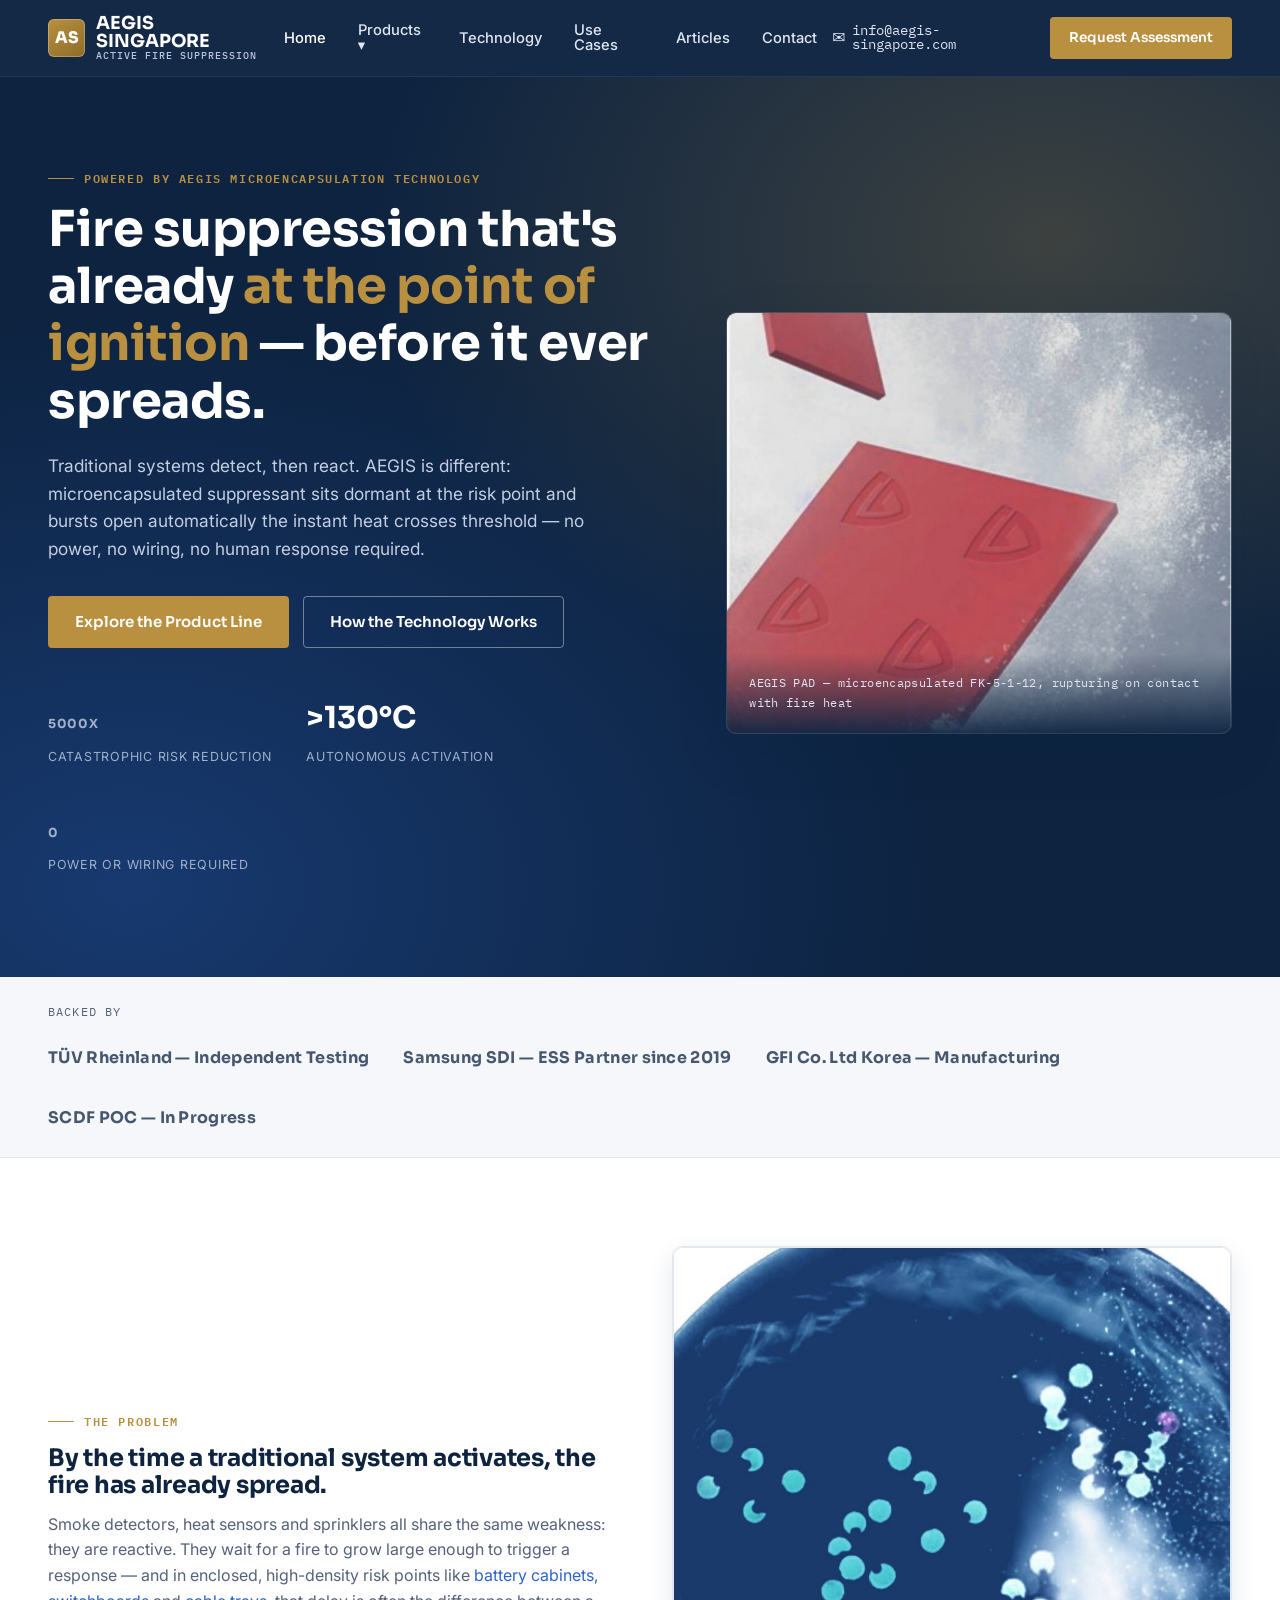
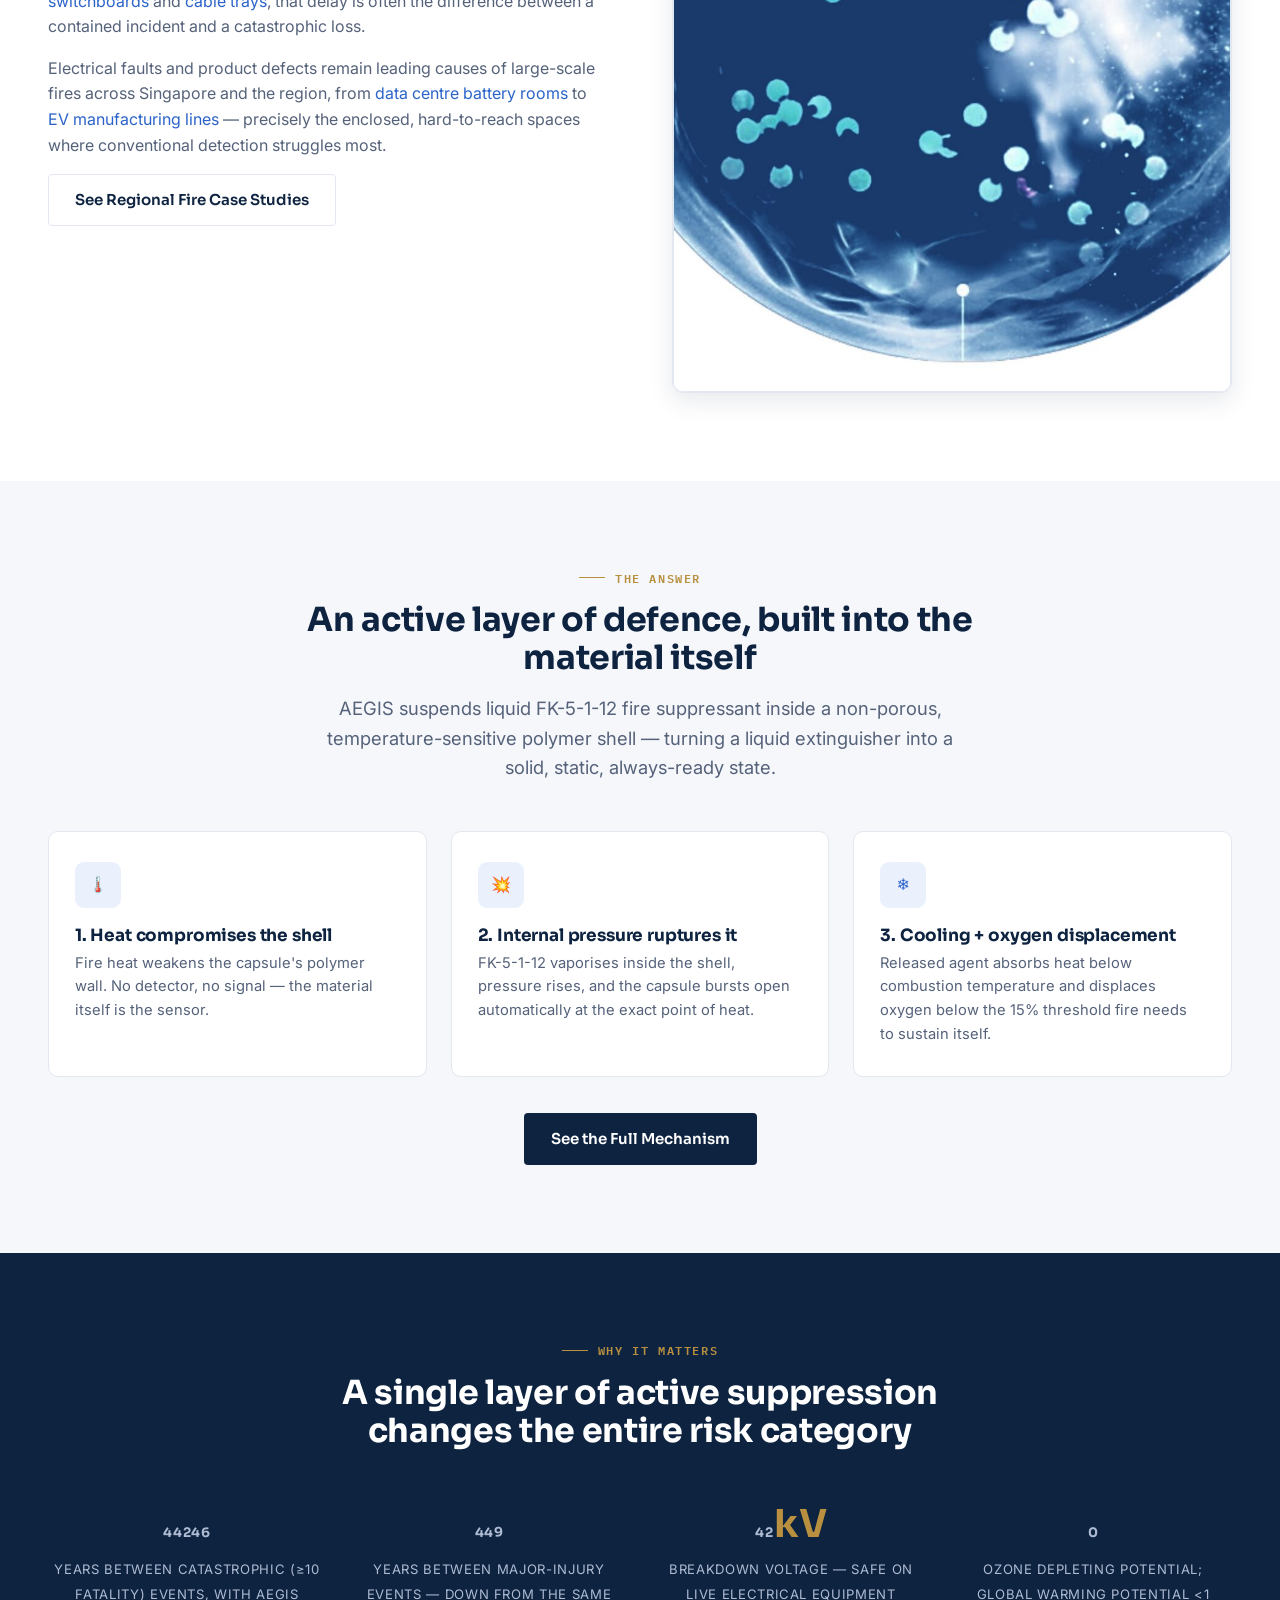
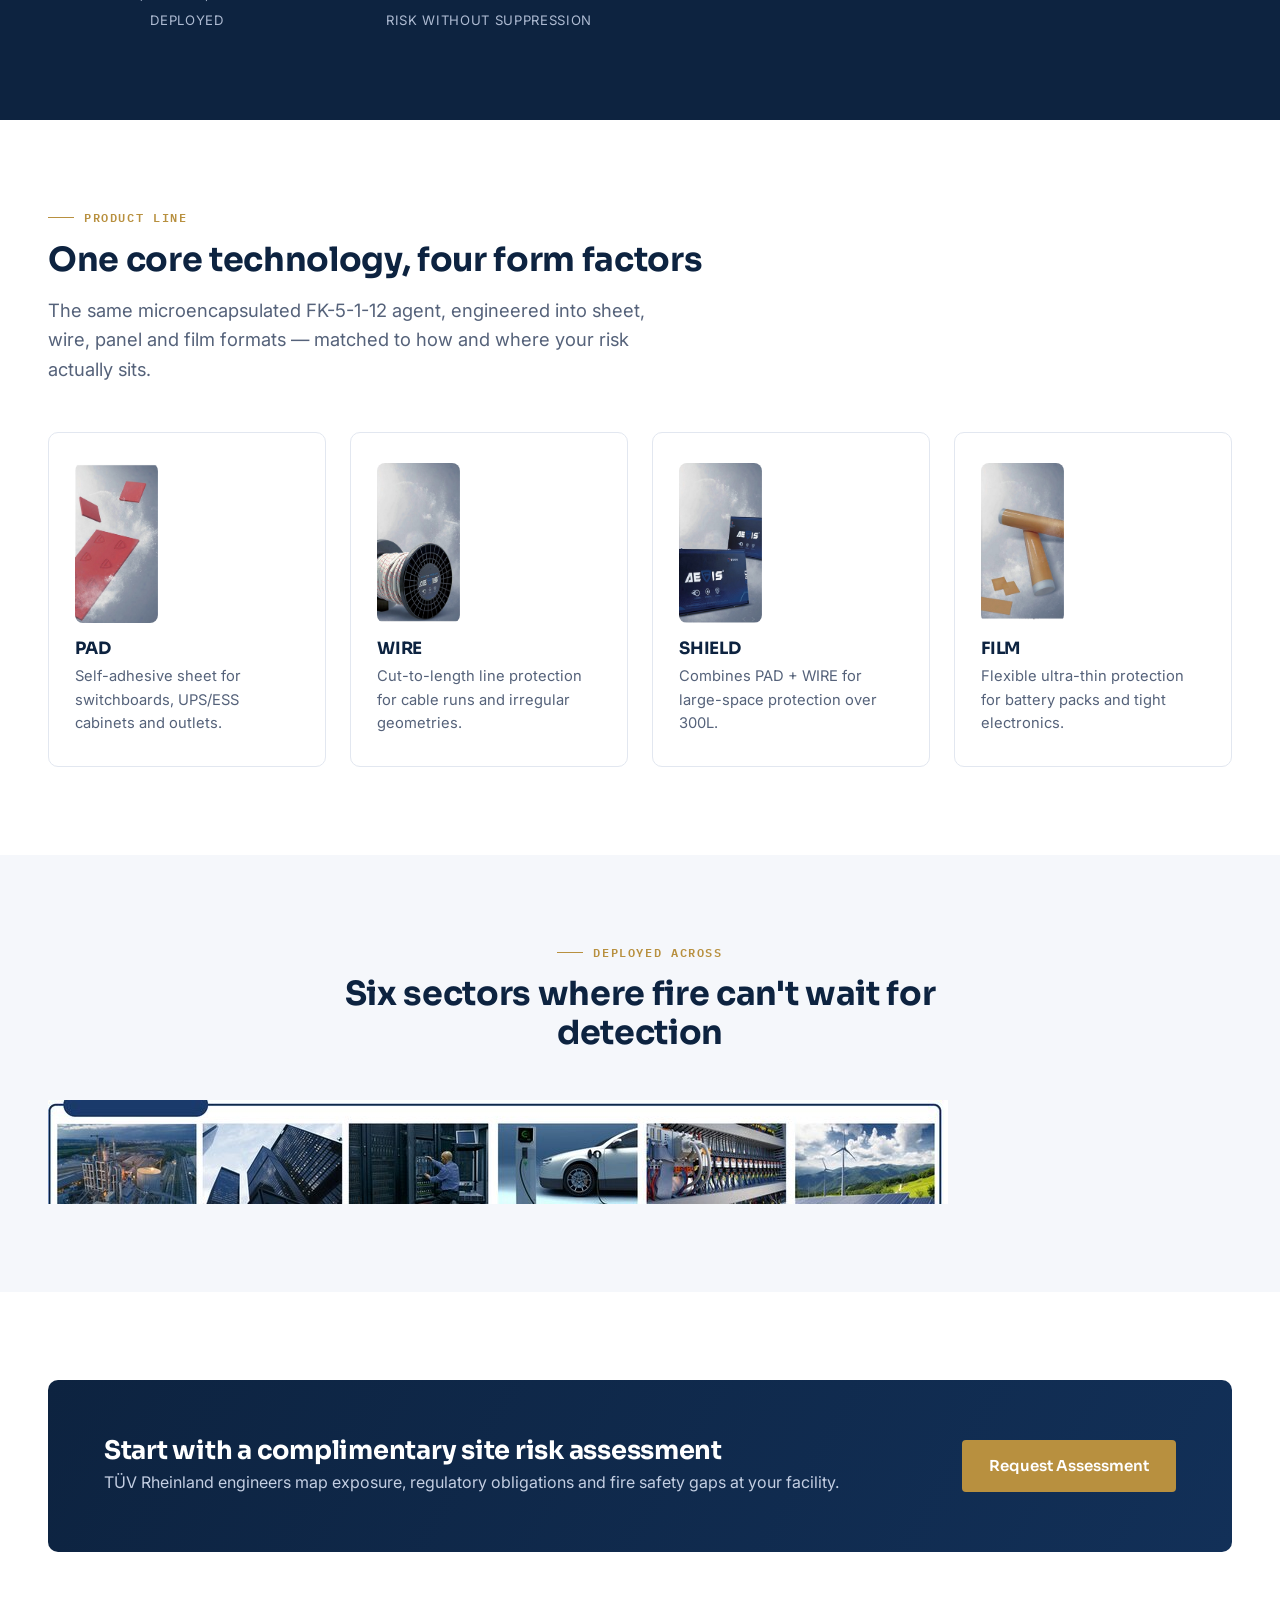
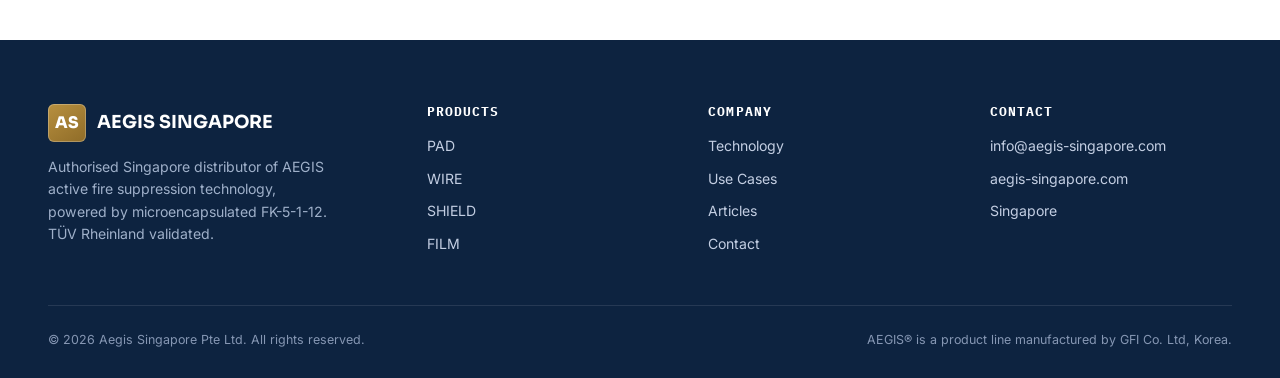
==== commit 025de060: "Fix header alignment, badge spacing; add product videos and SEO interlinking" ====
--- a/index.html
+++ b/index.html
@@ -55,7 +55,7 @@
       </ul>
     </nav>
     <div class="header-cta">
-      <a class="tel-link" href="mailto:info@aegis-singapore.com">✉ info@aegis-singapore.com</a>
+      <a class="tel-link" href="mailto:info@aegis-singapore.com">info@aegis-singapore.com</a>
       <a href="contact.html" class="btn btn-gold btn-sm">Request Assessment</a>
       <button class="menu-toggle" aria-label="Toggle menu">☰</button>
     </div>
@@ -107,9 +107,9 @@
       <div class="reveal">
         <div class="eyebrow">The Problem</div>
         <h2>By the time a traditional system activates, the fire has already spread.</h2>
-        <p>Smoke detectors, heat sensors and sprinklers all share the same weakness: they are reactive. They wait for a fire to grow large enough to trigger a response — and in enclosed, high-density risk points like battery cabinets, switchboards and cable trays, that delay is often the difference between a contained incident and a catastrophic loss.</p>
-        <p>Electrical faults and product defects remain leading causes of large-scale fires across Singapore and the region, from data centre battery rooms to EV manufacturing lines — precisely the enclosed, hard-to-reach spaces where conventional detection struggles most.</p>
-        <a href="use-cases.html" class="btn btn-ghost">See Regional Fire Case Studies</a>
+        <p>Smoke detectors, heat sensors and sprinklers all share the same weakness: they are reactive. They wait for a fire to grow large enough to trigger a response — and in enclosed, high-density risk points like <a href="products.html#shield">battery cabinets</a>, <a href="products.html#pad">switchboards</a> and <a href="products.html#wire">cable trays</a>, that delay is often the difference between a contained incident and a catastrophic loss.</p>
+        <p>Electrical faults and product defects remain leading causes of large-scale fires across Singapore and the region, from <a href="articles/singapore-data-center-fire.html">data centre battery rooms</a> to <a href="articles/malaysia-ev-factory-fire.html">EV manufacturing lines</a> — precisely the enclosed, hard-to-reach spaces where conventional detection struggles most.</p>
+        <a href="articles.html" class="btn btn-ghost">See Regional Fire Case Studies</a>
       </div>
       <div class="reveal">
         <div class="imgwrap">
--- a/assets/css/style.css
+++ b/assets/css/style.css
@@ -111,7 +111,7 @@
   display:flex; align-items:center; justify-content:space-between;
   height: 76px;
 }
-.brand{ display:flex; align-items:center; gap:11px; color:#fff; font-family:'Sora'; font-weight:700; font-size:1.12rem; }
+.brand{ display:flex; align-items:center; gap:11px; color:#fff; font-family:'Sora',sans-serif; font-weight:700; font-size:1.12rem; line-height:1; }
 .brand-mark{
   width:38px; height:38px; border-radius: 6px;
   background: linear-gradient(145deg,var(--gold),#8f6c28);
@@ -126,6 +126,7 @@
 nav.main-nav a.nav-link{
   color:#dfe6f2; font-size:.92rem; font-weight:500; padding: 10px 15px;
   border-radius: var(--radius); display:flex; align-items:center; gap:6px;
+  line-height:1;
 }
 nav.main-nav a.nav-link:hover, nav.main-nav .has-dropdown:hover > a.nav-link{ color:#fff; background: rgba(255,255,255,.08); }
 nav.main-nav a.nav-link.active{ color:#fff; }
@@ -144,7 +145,8 @@
 .dropdown a strong{ font-family:'Sora'; font-size:.9rem; color:var(--navy); }
 .dropdown a span{ font-size:.78rem; color:var(--ink-soft); margin-top:2px; }
 .header-cta{ display:flex; align-items:center; gap:14px; }
-.tel-link{ color:#dfe6f2; font-size:.86rem; font-family:'IBM Plex Mono'; display:flex; align-items:center; gap:6px;}
+.tel-link{ color:#dfe6f2; font-size:.86rem; font-family:'IBM Plex Mono', 'Courier New', monospace; display:flex; align-items:center; gap:6px; line-height:1; }
+.tel-link::before{ content:"✉"; font-family: system-ui, sans-serif; font-size:1rem; line-height:1; }
 .menu-toggle{ display:none; background:none; border:none; color:#fff; font-size:1.6rem; cursor:pointer; }
 
 @media (max-width: 980px){
@@ -256,6 +258,7 @@
 .shelf-panel.active{ display:grid; }
 .shelf-copy{ padding: 40px 44px; }
 .shelf-copy h3{ font-size:1.5rem; }
+.btn-row{ display:flex; gap:10px; flex-wrap:wrap; margin-top:14px; }
 .shelf-img{ background: var(--navy); }
 .shelf-img img{ width:100%; height:100%; object-fit:cover; min-height:400px; }
 @media (max-width: 900px){
@@ -349,7 +352,7 @@
 
 /* ============ MISC ============ */
 .badge-row{ display:flex; gap:10px; flex-wrap:wrap; margin-top:18px; }
-.badge{ font-family:'IBM Plex Mono'; font-size:.7rem; letter-spacing:.05em; text-transform:uppercase; color: var(--navy); background: var(--mist); border:1px solid var(--line); padding:6px 12px; border-radius:20px;}
+.badge{ font-family:'IBM Plex Mono'; font-size:.7rem; letter-spacing:.01em; text-transform:uppercase; color: var(--navy); background: var(--mist); border:1px solid var(--line); padding:6px 12px; border-radius:20px;}
 .page-banner{ background: var(--navy); color:#fff; padding: 64px 0 54px; position:relative; overflow:hidden; }
 .page-banner::before{ content:''; position:absolute; inset:0; background: radial-gradient(ellipse at 85% 0%, rgba(184,144,63,0.28), transparent 55%); }
 .page-banner h1{ color:#fff; position:relative; font-size: clamp(1.9rem,3.6vw,2.7rem); }
